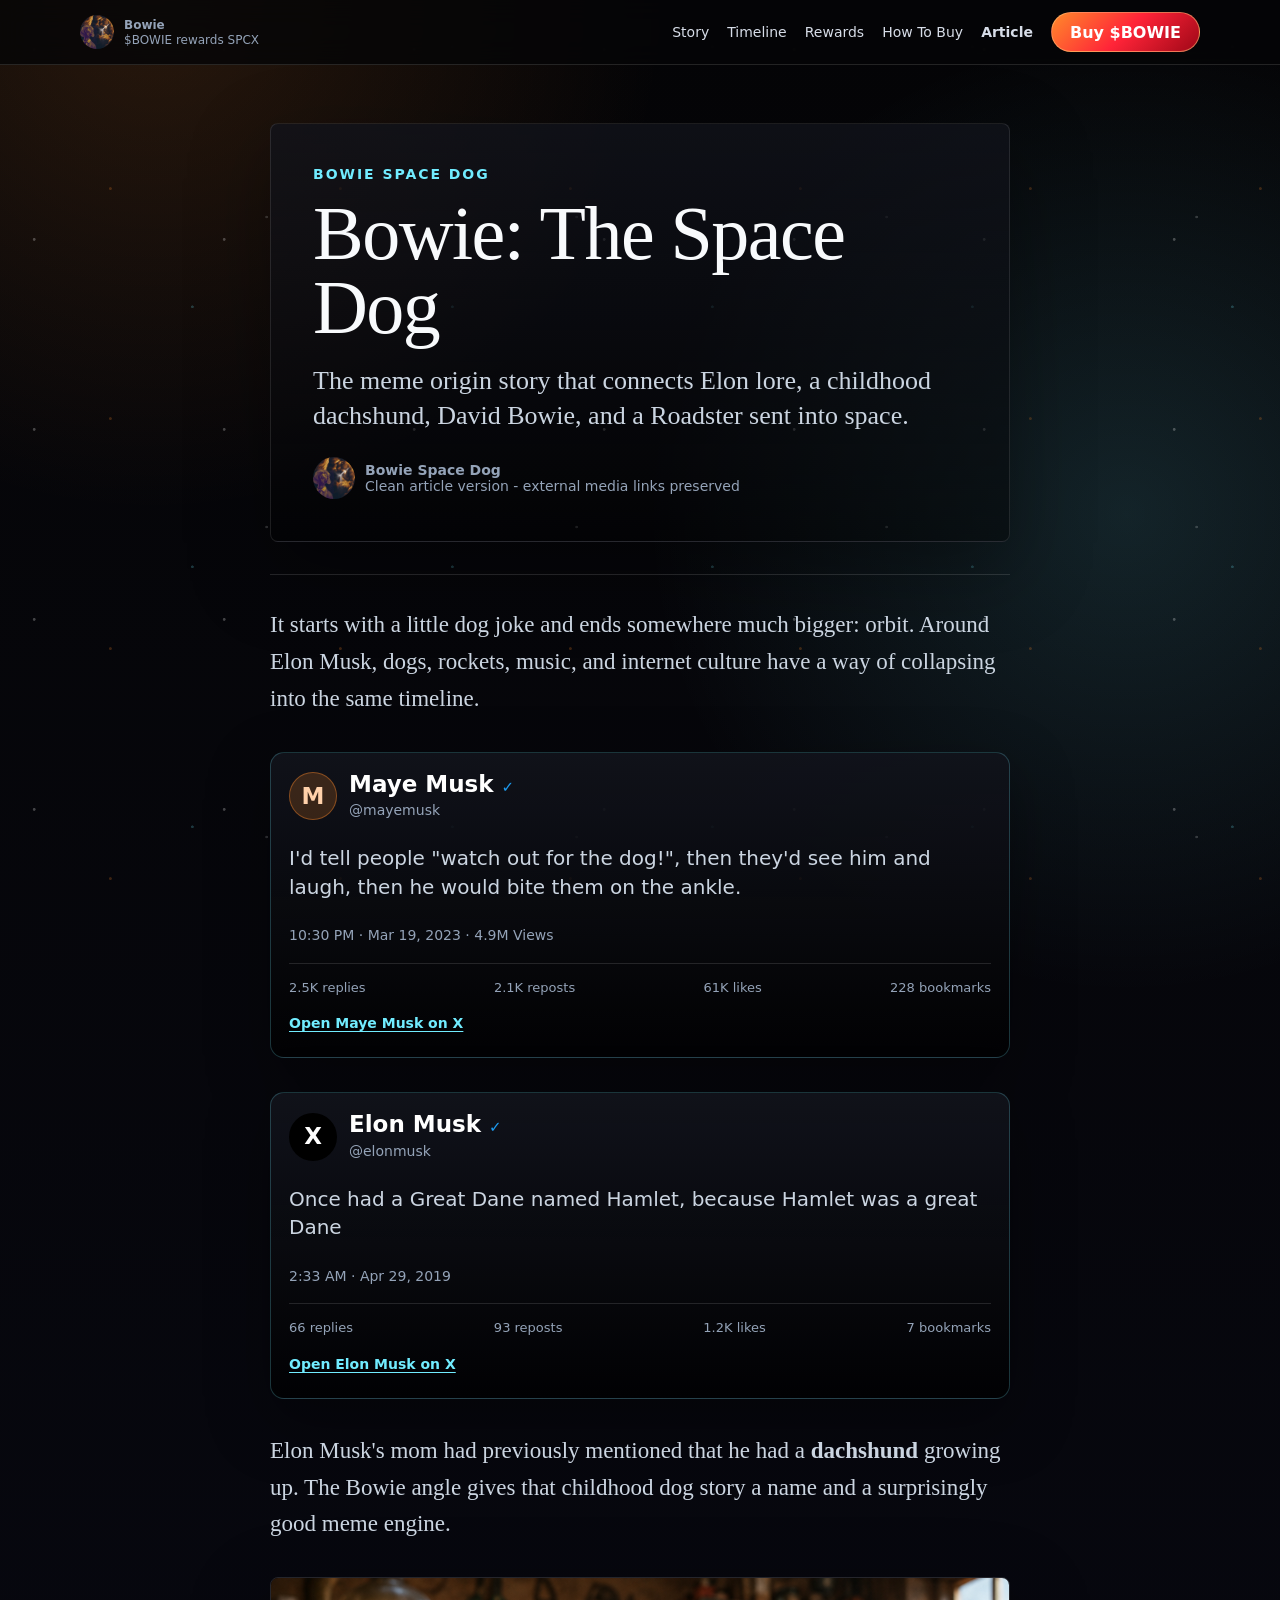
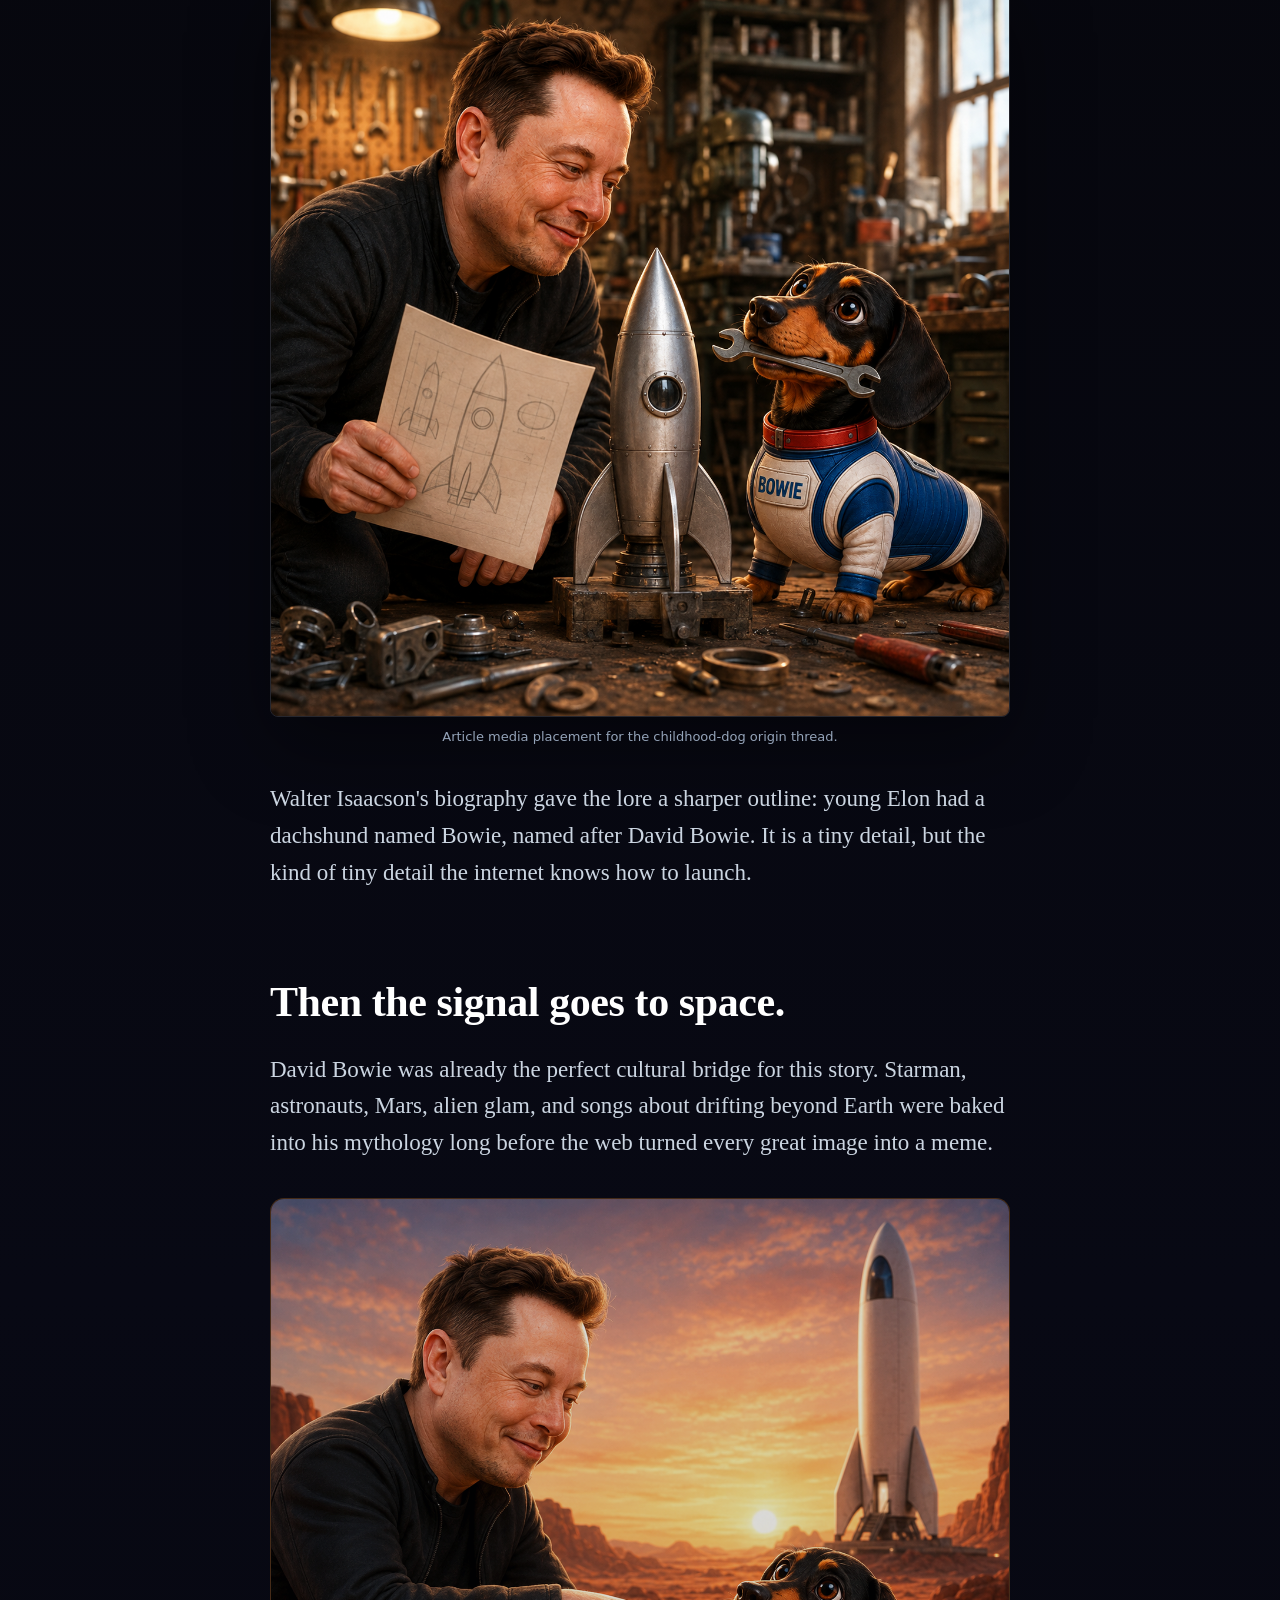
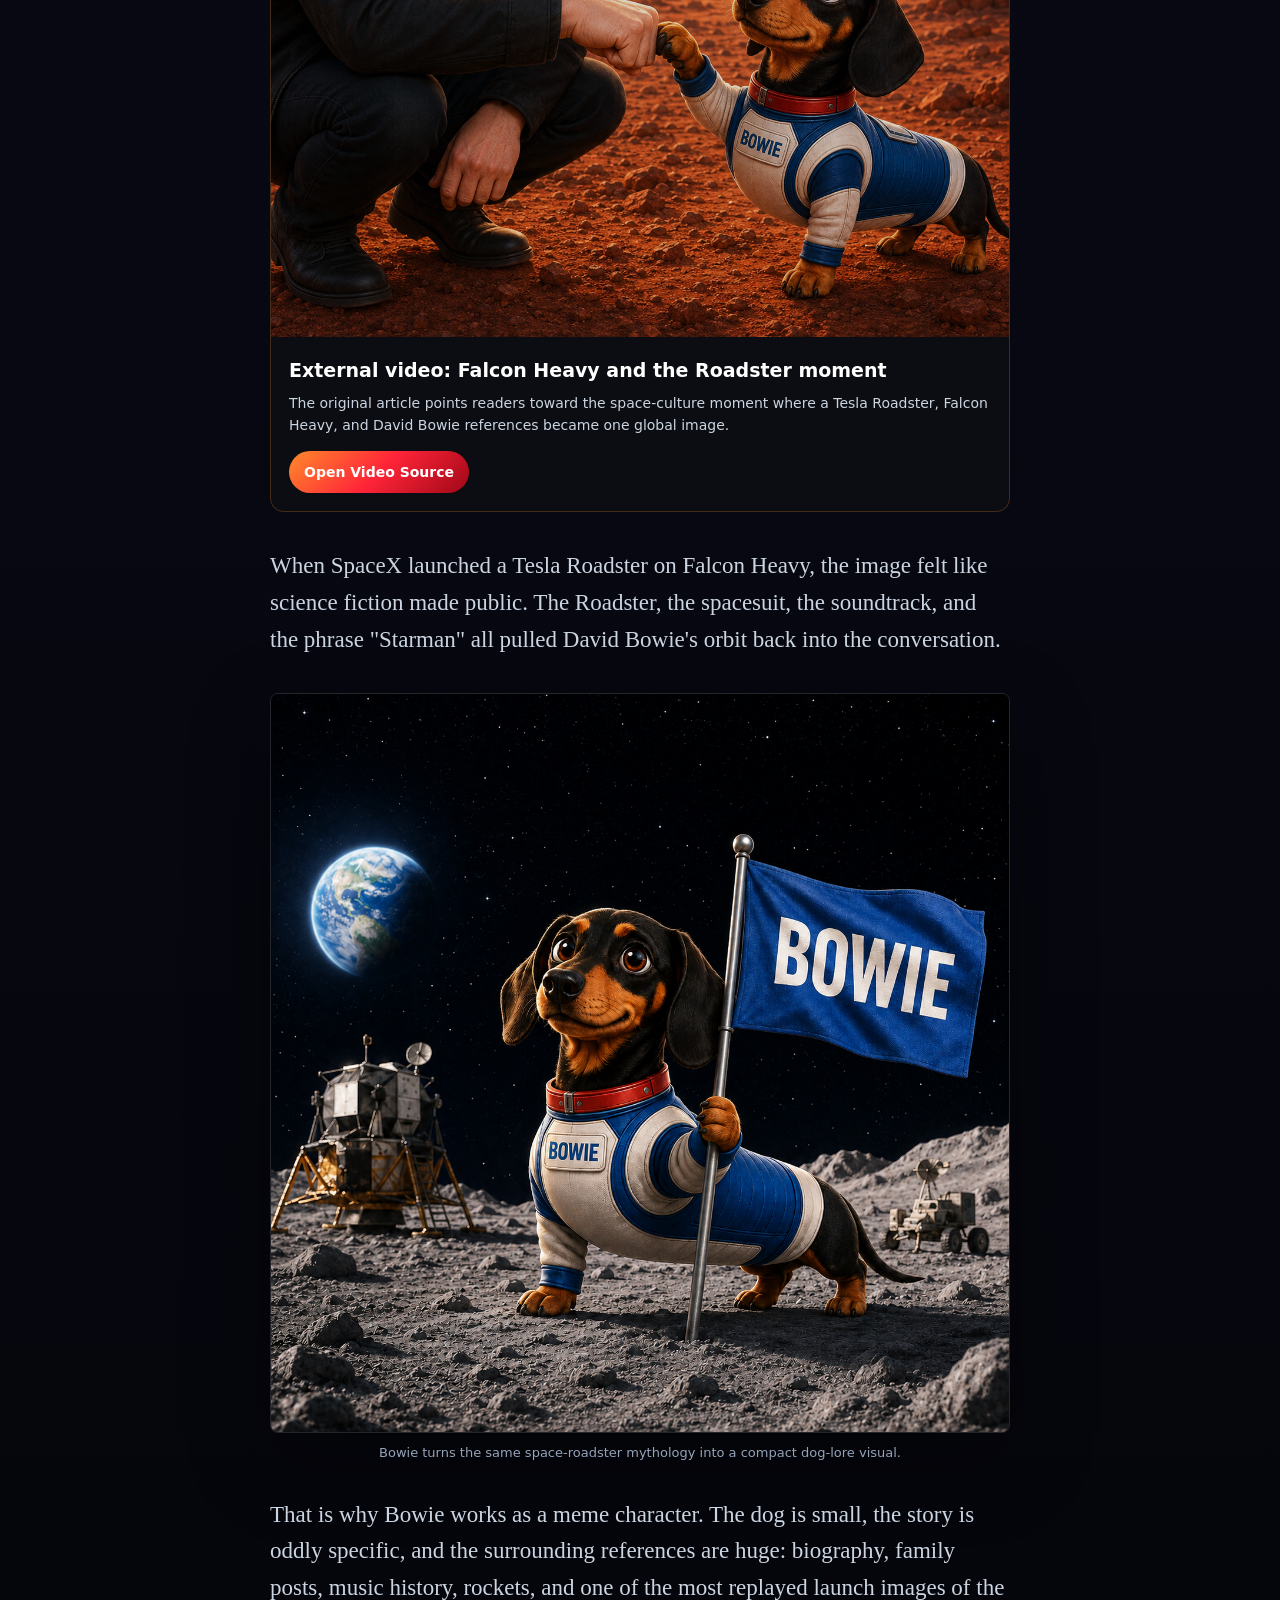
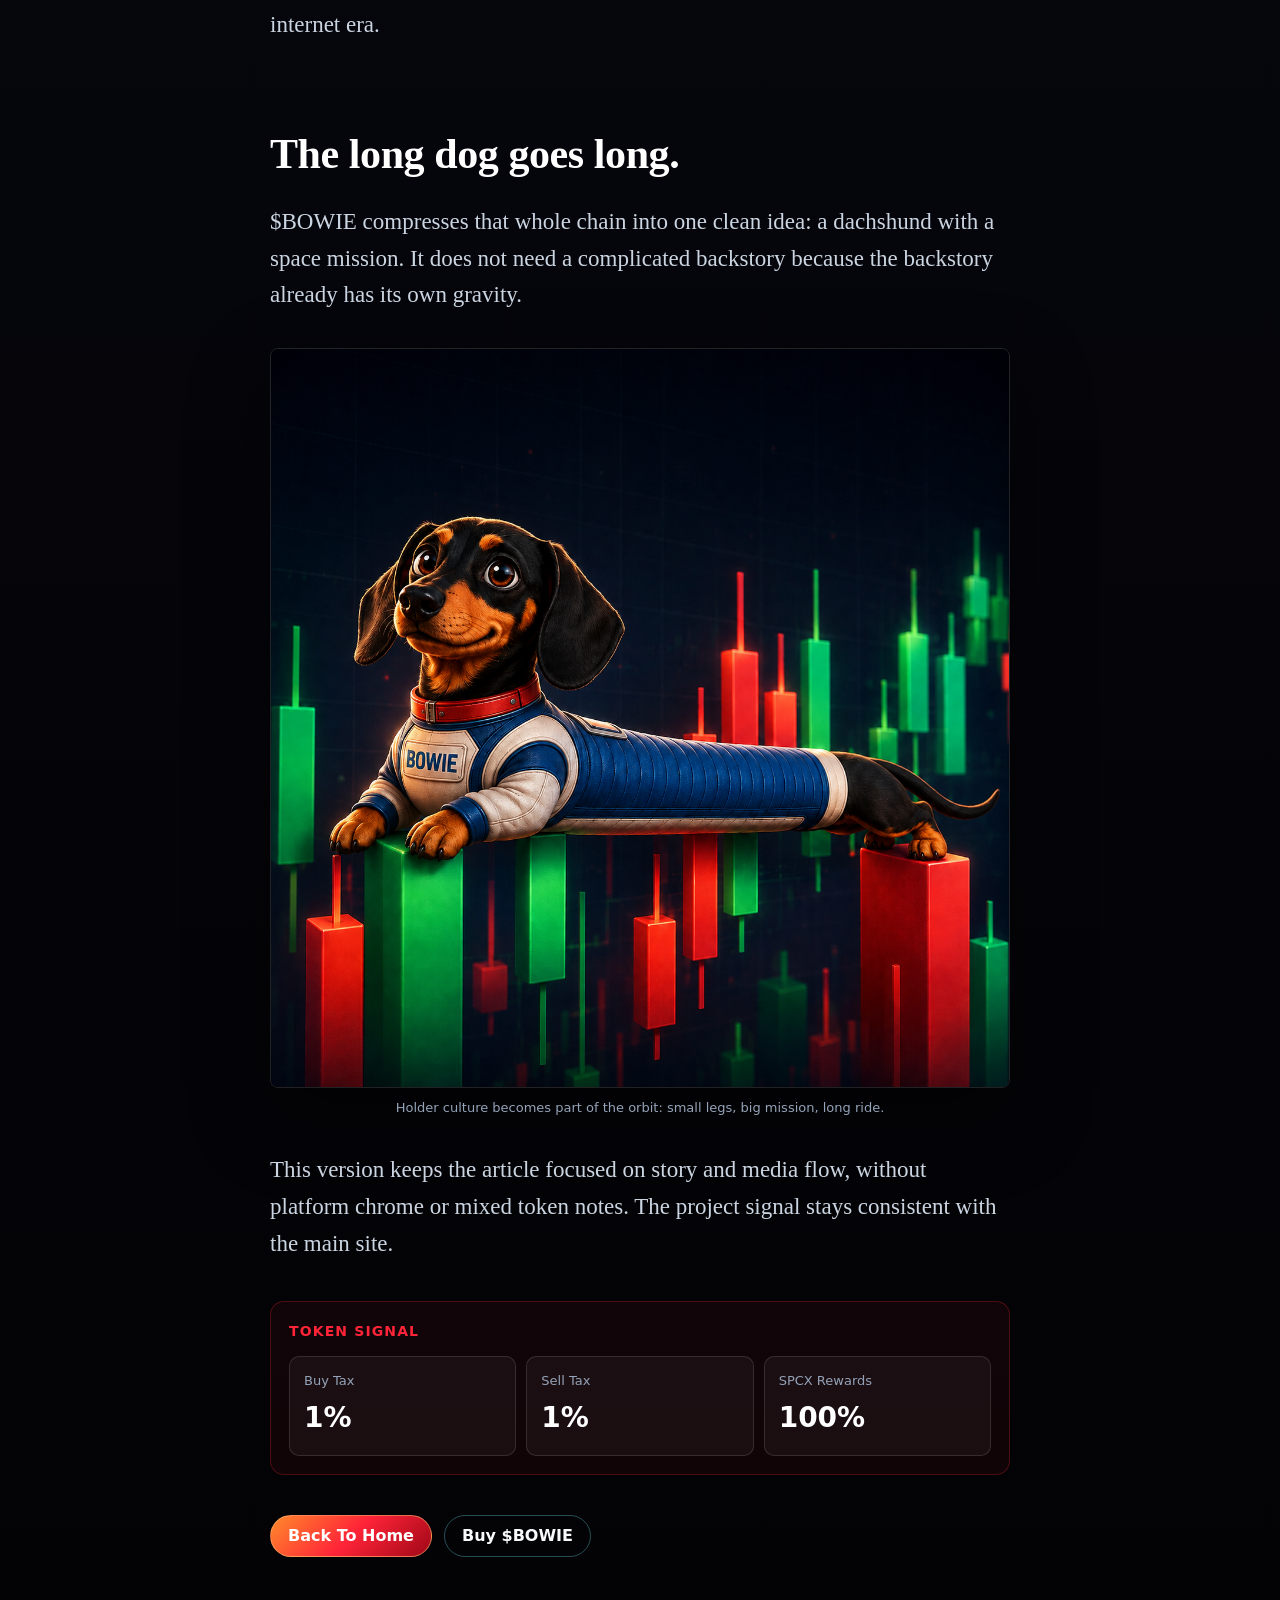
==== bowie-story.html @ f7ce33a0 "Add Bowie static website" ====
<!doctype html>
<html lang="en">
<head>
  <meta charset="utf-8">
  <meta name="viewport" content="width=device-width, initial-scale=1, viewport-fit=cover">
  <meta name="description" content="A clean Medium-style retelling of the Bowie Space Dog story.">
  <link rel="icon" href="data:,">
  <title>Bowie: The Space Dog</title>
  <style>
    :root {
      --ink: #f8fafc;
      --body: #cbd5e1;
      --muted: #94a3b8;
      --line: rgba(255, 255, 255, .12);
      --panel: rgba(17, 19, 27, .86);
      --soft: rgba(255, 255, 255, .045);
      --blue: #1d9bf0;
      --red: #ff2438;
      --orange: #ff8a2b;
      --cyan: #71ecff;
      --space: #050507;
    }

    * {
      box-sizing: border-box;
    }

    body {
      margin: 0;
      background:
        radial-gradient(circle at 12% 0%, rgba(255, 138, 43, .14), transparent 32rem),
        radial-gradient(circle at 88% 8%, rgba(113, 236, 255, .13), transparent 30rem),
        linear-gradient(180deg, #050507 0%, #080914 45%, #030305 100%);
      color: var(--ink);
      font-family: Inter, ui-sans-serif, system-ui, -apple-system, BlinkMacSystemFont, "Segoe UI", sans-serif;
      -webkit-font-smoothing: antialiased;
    }

    body::before {
      content: "";
      position: fixed;
      inset: 0;
      z-index: -1;
      pointer-events: none;
      opacity: .28;
      background-image:
        radial-gradient(circle at 18% 26%, rgba(255,255,255,.9) 0 1px, transparent 1.8px),
        radial-gradient(circle at 74% 18%, rgba(113,236,255,.8) 0 1px, transparent 1.7px),
        radial-gradient(circle at 48% 82%, rgba(255,138,43,.8) 0 1px, transparent 1.8px),
        radial-gradient(circle at 86% 70%, rgba(255,255,255,.65) 0 1px, transparent 1.6px);
      background-size: 190px 190px, 260px 260px, 230px 230px, 310px 310px;
    }

    a {
      color: inherit;
    }

    .topbar {
      position: sticky;
      top: 0;
      z-index: 20;
      border-bottom: 1px solid var(--line);
      background: rgba(5, 5, 7, .82);
      backdrop-filter: blur(14px);
    }

    .topbar-inner {
      width: min(1120px, calc(100% - 32px));
      min-height: 64px;
      margin: 0 auto;
      display: flex;
      align-items: center;
      gap: 18px;
    }

    .brand {
      display: inline-flex;
      align-items: center;
      gap: 10px;
      min-width: 178px;
      text-decoration: none;
    }

    .brand img {
      width: 34px;
      height: 34px;
      border-radius: 50%;
      object-fit: cover;
    }

    .brand b {
      display: block;
      line-height: 1.05;
    }

    .brand span {
      display: block;
      margin-top: 2px;
      color: var(--muted);
      font-size: 12px;
    }

    .nav {
      margin-left: auto;
      display: flex;
      align-items: center;
      gap: 18px;
      color: #d7dde8;
      font-size: 14px;
      white-space: nowrap;
      overflow-x: auto;
    }

    .nav a {
      text-decoration: none;
    }

    .buy {
      display: inline-flex;
      min-height: 40px;
      align-items: center;
      justify-content: center;
      border-radius: 999px;
      border: 1px solid rgba(255, 194, 120, .55);
      background: linear-gradient(135deg, var(--orange), var(--red), #9f0717);
      color: #fff;
      padding: 0 18px;
      font-weight: 800;
      text-decoration: none;
      white-space: nowrap;
    }

    .article-shell {
      width: min(740px, calc(100% - 34px));
      margin: 0 auto;
      padding: 58px 0 72px;
    }

    .article-shell > header {
      border: 1px solid rgba(255, 255, 255, .1);
      border-radius: 8px;
      background: linear-gradient(180deg, rgba(17, 19, 27, .78), rgba(0, 0, 0, .42));
      padding: clamp(24px, 5vw, 42px);
      box-shadow: 0 28px 80px rgba(0, 0, 0, .34);
    }

    .kicker {
      color: var(--cyan);
      font-size: 14px;
      font-weight: 800;
      letter-spacing: .14em;
      text-transform: uppercase;
    }

    h1 {
      margin: 14px 0 18px;
      font-family: Georgia, Cambria, "Times New Roman", serif;
      font-size: clamp(42px, 8vw, 76px);
      font-weight: 500;
      line-height: .98;
      letter-spacing: -.02em;
    }

    .subtitle {
      margin: 0;
      color: var(--body);
      font-family: Georgia, Cambria, "Times New Roman", serif;
      font-size: clamp(20px, 3.7vw, 26px);
      line-height: 1.35;
    }

    .meta {
      margin-top: 24px;
      display: flex;
      flex-wrap: wrap;
      align-items: center;
      gap: 10px;
      color: var(--muted);
      font-size: 14px;
    }

    .meta img {
      width: 42px;
      height: 42px;
      border-radius: 50%;
      object-fit: cover;
    }

    .divider {
      height: 1px;
      margin: 32px 0;
      background: var(--line);
    }

    .article-copy {
      font-family: Georgia, Cambria, "Times New Roman", serif;
      font-size: clamp(20px, 3.4vw, 23px);
      line-height: 1.6;
    }

    .article-copy p {
      margin: 1.15em 0;
      color: var(--body);
    }

    .article-copy strong {
      font-weight: 700;
    }

    .article-copy a {
      color: var(--cyan);
      text-decoration-thickness: 1px;
      text-underline-offset: 3px;
    }

    .article-copy h2 {
      margin: 2.1em 0 .6em;
      font-family: Georgia, Cambria, "Times New Roman", serif;
      font-size: clamp(30px, 5vw, 42px);
      font-weight: 600;
      line-height: 1.08;
      letter-spacing: -.01em;
      color: #fff;
    }

    figure {
      margin: 34px 0;
    }

    figure img {
      display: block;
      width: 100%;
      border: 1px solid rgba(255, 255, 255, .12);
      border-radius: 8px;
      box-shadow: 0 28px 80px rgba(0, 0, 0, .42);
    }

    figcaption {
      margin-top: 10px;
      color: var(--muted);
      font-family: Inter, ui-sans-serif, system-ui, sans-serif;
      font-size: 13px;
      line-height: 1.55;
      text-align: center;
    }

    .tweet-name,
    .tweet-body,
    .token-grid b {
      color: #fff;
    }

    .tweet-card {
      margin: 34px 0;
      border: 1px solid rgba(113, 236, 255, .22);
      border-radius: 14px;
      background: linear-gradient(180deg, rgba(17, 19, 27, .94), rgba(0, 0, 0, .72));
      padding: 18px;
      font-family: Inter, ui-sans-serif, system-ui, sans-serif;
      box-shadow: 0 22px 62px rgba(0, 0, 0, .36);
    }

    .tweet-head {
      display: flex;
      align-items: center;
      gap: 12px;
    }

    .avatar {
      width: 48px;
      height: 48px;
      border-radius: 50%;
      display: grid;
      place-items: center;
      background: #000;
      color: #fff;
      font-weight: 900;
    }

    .avatar.maye {
      background: rgba(255, 138, 43, .18);
      border: 1px solid rgba(255, 138, 43, .4);
      color: #ffd1aa;
    }

    .tweet-name {
      font-weight: 800;
      line-height: 1.15;
    }

    .verified {
      color: var(--blue);
      font-size: 15px;
    }

    .handle {
      margin-top: 2px;
      color: var(--muted);
      font-size: 14px;
    }

    .tweet-body {
      margin: 18px 0 0;
      font-size: 20px;
      line-height: 1.42;
    }

    .tweet-time {
      margin-top: 18px;
      color: var(--muted);
      font-size: 14px;
    }

    .tweet-actions {
      margin-top: 16px;
      padding-top: 14px;
      border-top: 1px solid var(--line);
      display: flex;
      justify-content: space-between;
      color: var(--muted);
      font-size: 13px;
    }

    .open-link {
      margin-top: 14px;
      display: inline-flex;
      color: var(--cyan);
      font-size: 14px;
      font-weight: 700;
      text-decoration: underline;
      text-underline-offset: 3px;
    }

    .video-card {
      margin: 36px 0;
      overflow: hidden;
      border: 1px solid rgba(255, 138, 43, .24);
      border-radius: 14px;
      background: #0b0d12;
      color: #fff;
      font-family: Inter, ui-sans-serif, system-ui, sans-serif;
    }

    .video-card img {
      width: 100%;
      display: block;
      opacity: .86;
    }

    .video-copy {
      padding: 18px;
    }

    .video-copy b {
      display: block;
      font-size: 19px;
    }

    .video-copy p {
      margin: 8px 0 0;
      color: #cbd5e1;
      font-size: 14px;
      line-height: 1.55;
    }

    .video-copy a {
      margin-top: 14px;
      display: inline-flex;
      border-radius: 999px;
      background: linear-gradient(135deg, var(--orange), var(--red), #9f0717);
      color: #fff;
      padding: 10px 15px;
      font-size: 14px;
      font-weight: 800;
      text-decoration: none;
    }

    .token-note {
      margin: 38px 0;
      border: 1px solid rgba(255, 36, 56, .25);
      border-radius: 14px;
      background: rgba(255, 36, 56, .055);
      padding: 18px;
      font-family: Inter, ui-sans-serif, system-ui, sans-serif;
    }

    .token-note h3 {
      margin: 0 0 14px;
      color: var(--red);
      font-size: 14px;
      letter-spacing: .08em;
      text-transform: uppercase;
    }

    .token-grid {
      display: grid;
      grid-template-columns: repeat(3, 1fr);
      gap: 10px;
    }

    .token-grid div {
      border: 1px solid rgba(255, 255, 255, .12);
      border-radius: 10px;
      background: rgba(255, 255, 255, .045);
      padding: 14px;
    }

    .token-grid span {
      display: block;
      color: var(--muted);
      font-size: 13px;
    }

    .token-grid b {
      display: block;
      margin-top: 4px;
      font-size: 28px;
    }

    .bottom-actions {
      margin-top: 40px;
      display: flex;
      flex-wrap: wrap;
      gap: 12px;
      font-family: Inter, ui-sans-serif, system-ui, sans-serif;
    }

    .bottom-actions a {
      display: inline-flex;
      min-height: 42px;
      align-items: center;
      justify-content: center;
      border-radius: 999px;
      border: 1px solid rgba(113, 236, 255, .32);
      padding: 0 17px;
      font-weight: 800;
      text-decoration: none;
    }

    .bottom-actions a:first-child {
      border-color: rgba(255, 194, 120, .55);
      background: linear-gradient(135deg, var(--orange), var(--red), #9f0717);
      color: #fff;
    }

    @media (max-width: 720px) {
      .topbar-inner {
        width: min(100% - 24px, 1120px);
        min-height: 58px;
        gap: 10px;
      }

      .brand {
        min-width: 132px;
      }

      .brand span {
        display: none;
      }

      .nav {
        order: 3;
        width: 100%;
        margin: 0;
        padding: 0 0 10px;
        gap: 14px;
        font-size: 12px;
      }

      .buy {
        margin-left: auto;
        min-height: 36px;
        padding: 0 13px;
        font-size: 13px;
      }

      .article-shell {
        padding-top: 38px;
      }

      .tweet-body {
        font-size: 18px;
      }

      .tweet-actions {
        gap: 10px;
        overflow-x: auto;
      }

      .token-grid {
        grid-template-columns: 1fr;
      }
    }
  </style>
</head>
<body>
  <nav class="topbar">
    <div class="topbar-inner">
      <a href="spcx-space-dog-landing.html#top" class="brand" aria-label="Bowie home">
        <img src="assets/bowie-logo.png" alt="Bowie logo">
        <span><b>Bowie</b><span>$BOWIE rewards SPCX</span></span>
      </a>
      <div class="nav">
        <a href="spcx-space-dog-landing.html#story">Story</a>
        <a href="spcx-space-dog-landing.html#timeline">Timeline</a>
        <a href="spcx-space-dog-landing.html#rewards">Rewards</a>
        <a href="spcx-space-dog-landing.html#how-to-buy">How To Buy</a>
        <a href="bowie-story.html"><strong>Article</strong></a>
      </div>
      <a class="buy" href="spcx-space-dog-landing.html#how-to-buy">Buy $BOWIE</a>
    </div>
  </nav>

  <main class="article-shell">
    <header>
      <div class="kicker">Bowie Space Dog</div>
      <h1>Bowie: The Space Dog</h1>
      <p class="subtitle">The meme origin story that connects Elon lore, a childhood dachshund, David Bowie, and a Roadster sent into space.</p>
      <div class="meta">
        <img src="assets/bowie-logo.png" alt="Bowie avatar">
        <div>
          <strong>Bowie Space Dog</strong><br>
          <span>Clean article version - external media links preserved</span>
        </div>
      </div>
    </header>

    <div class="divider"></div>

    <article class="article-copy">
      <p>
        It starts with a little dog joke and ends somewhere much bigger: orbit. Around Elon Musk, dogs, rockets, music, and internet culture have a way of collapsing into the same timeline.
      </p>

      <div class="tweet-card">
        <div class="tweet-head">
          <div class="avatar maye">M</div>
          <div>
            <div class="tweet-name">Maye Musk <span class="verified">✓</span></div>
            <div class="handle">@mayemusk</div>
          </div>
        </div>
        <p class="tweet-body">I'd tell people "watch out for the dog!", then they'd see him and laugh, then he would bite them on the ankle.</p>
        <div class="tweet-time">10:30 PM · Mar 19, 2023 · 4.9M Views</div>
        <div class="tweet-actions"><span>2.5K replies</span><span>2.1K reposts</span><span>61K likes</span><span>228 bookmarks</span></div>
        <a class="open-link" href="https://x.com/mayemusk" target="_blank" rel="noopener">Open Maye Musk on X</a>
      </div>

      <div class="tweet-card">
        <div class="tweet-head">
          <div class="avatar">X</div>
          <div>
            <div class="tweet-name">Elon Musk <span class="verified">✓</span></div>
            <div class="handle">@elonmusk</div>
          </div>
        </div>
        <p class="tweet-body">Once had a Great Dane named Hamlet, because Hamlet was a great Dane</p>
        <div class="tweet-time">2:33 AM · Apr 29, 2019</div>
        <div class="tweet-actions"><span>66 replies</span><span>93 reposts</span><span>1.2K likes</span><span>7 bookmarks</span></div>
        <a class="open-link" href="https://x.com/elonmusk" target="_blank" rel="noopener">Open Elon Musk on X</a>
      </div>

      <p>
        Elon Musk's mom had previously mentioned that he had a <strong>dachshund</strong> growing up. The Bowie angle gives that childhood dog story a name and a surprisingly good meme engine.
      </p>

      <figure>
        <img src="assets/bowie-elon-workshop.png" alt="Elon and Bowie in a workshop with a rocket prototype">
        <figcaption>Article media placement for the childhood-dog origin thread.</figcaption>
      </figure>

      <p>
        Walter Isaacson's biography gave the lore a sharper outline: young Elon had a dachshund named Bowie, named after David Bowie. It is a tiny detail, but the kind of tiny detail the internet knows how to launch.
      </p>

      <h2>Then the signal goes to space.</h2>

      <p>
        David Bowie was already the perfect cultural bridge for this story. Starman, astronauts, Mars, alien glam, and songs about drifting beyond Earth were baked into his mythology long before the web turned every great image into a meme.
      </p>

      <div class="video-card">
        <img src="assets/bowie-mission-pact.png" alt="Bowie mission scene with a rocket">
        <div class="video-copy">
          <b>External video: Falcon Heavy and the Roadster moment</b>
          <p>The original article points readers toward the space-culture moment where a Tesla Roadster, Falcon Heavy, and David Bowie references became one global image.</p>
          <a href="https://www.youtube.com/results?search_query=Falcon+Heavy+Tesla+Roadster+David+Bowie+Space+Oddity" target="_blank" rel="noopener">Open Video Source</a>
        </div>
      </div>

      <p>
        When SpaceX launched a Tesla Roadster on Falcon Heavy, the image felt like science fiction made public. The Roadster, the spacesuit, the soundtrack, and the phrase "Starman" all pulled David Bowie's orbit back into the conversation.
      </p>

      <figure>
        <img src="assets/bowie-moon-proof-clean.png" alt="Bowie holding a flag on the Moon">
        <figcaption>Bowie turns the same space-roadster mythology into a compact dog-lore visual.</figcaption>
      </figure>

      <p>
        That is why Bowie works as a meme character. The dog is small, the story is oddly specific, and the surrounding references are huge: biography, family posts, music history, rockets, and one of the most replayed launch images of the internet era.
      </p>

      <h2>The long dog goes long.</h2>

      <p>
        $BOWIE compresses that whole chain into one clean idea: a dachshund with a space mission. It does not need a complicated backstory because the backstory already has its own gravity.
      </p>

      <figure>
        <img src="assets/bowie-holder-dashboard-clean.png" alt="Bowie holding through a market dashboard">
        <figcaption>Holder culture becomes part of the orbit: small legs, big mission, long ride.</figcaption>
      </figure>

      <p>
        This version keeps the article focused on story and media flow, without platform chrome or mixed token notes. The project signal stays consistent with the main site.
      </p>

      <section class="token-note">
        <h3>Token Signal</h3>
        <div class="token-grid">
          <div><span>Buy Tax</span><b>1%</b></div>
          <div><span>Sell Tax</span><b>1%</b></div>
          <div><span>SPCX Rewards</span><b>100%</b></div>
        </div>
      </section>

    </article>

    <div class="bottom-actions">
      <a href="spcx-space-dog-landing.html">Back To Home</a>
      <a href="spcx-space-dog-landing.html#how-to-buy">Buy $BOWIE</a>
    </div>
  </main>
</body>
</html>
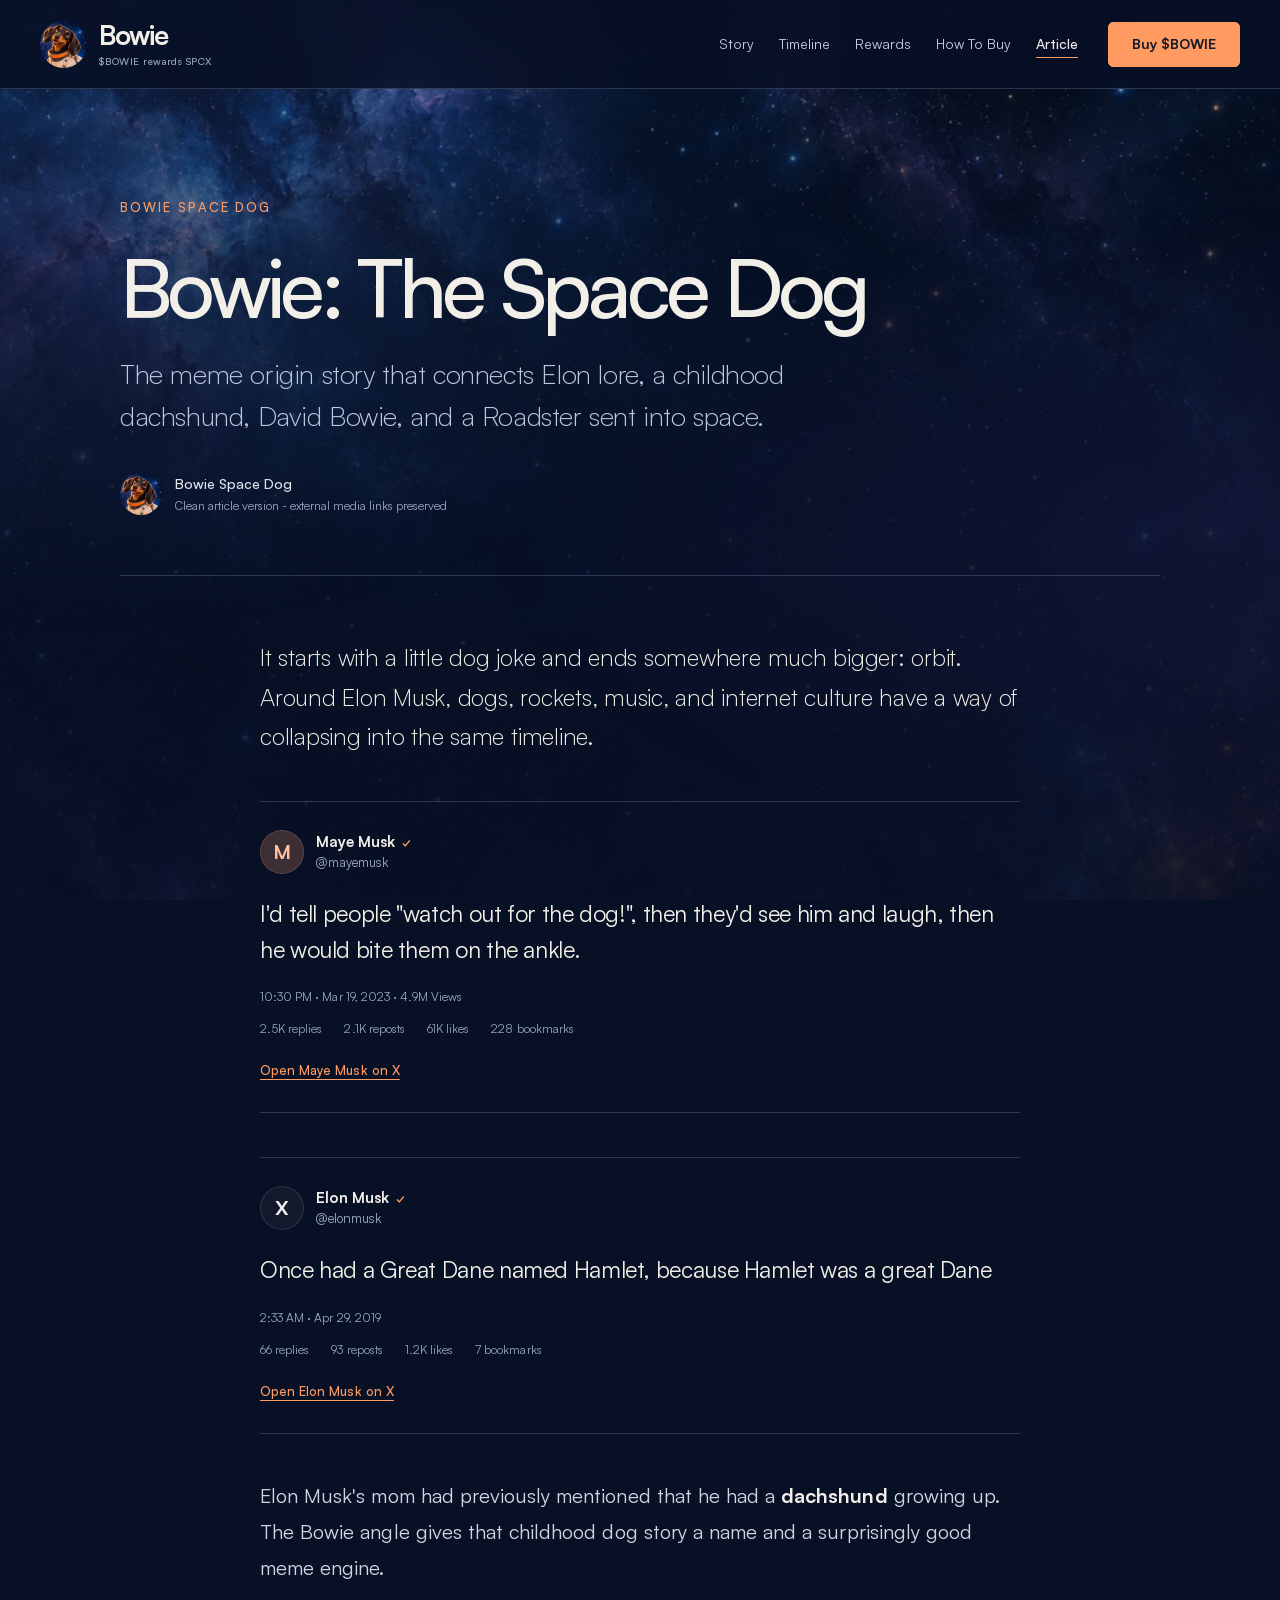
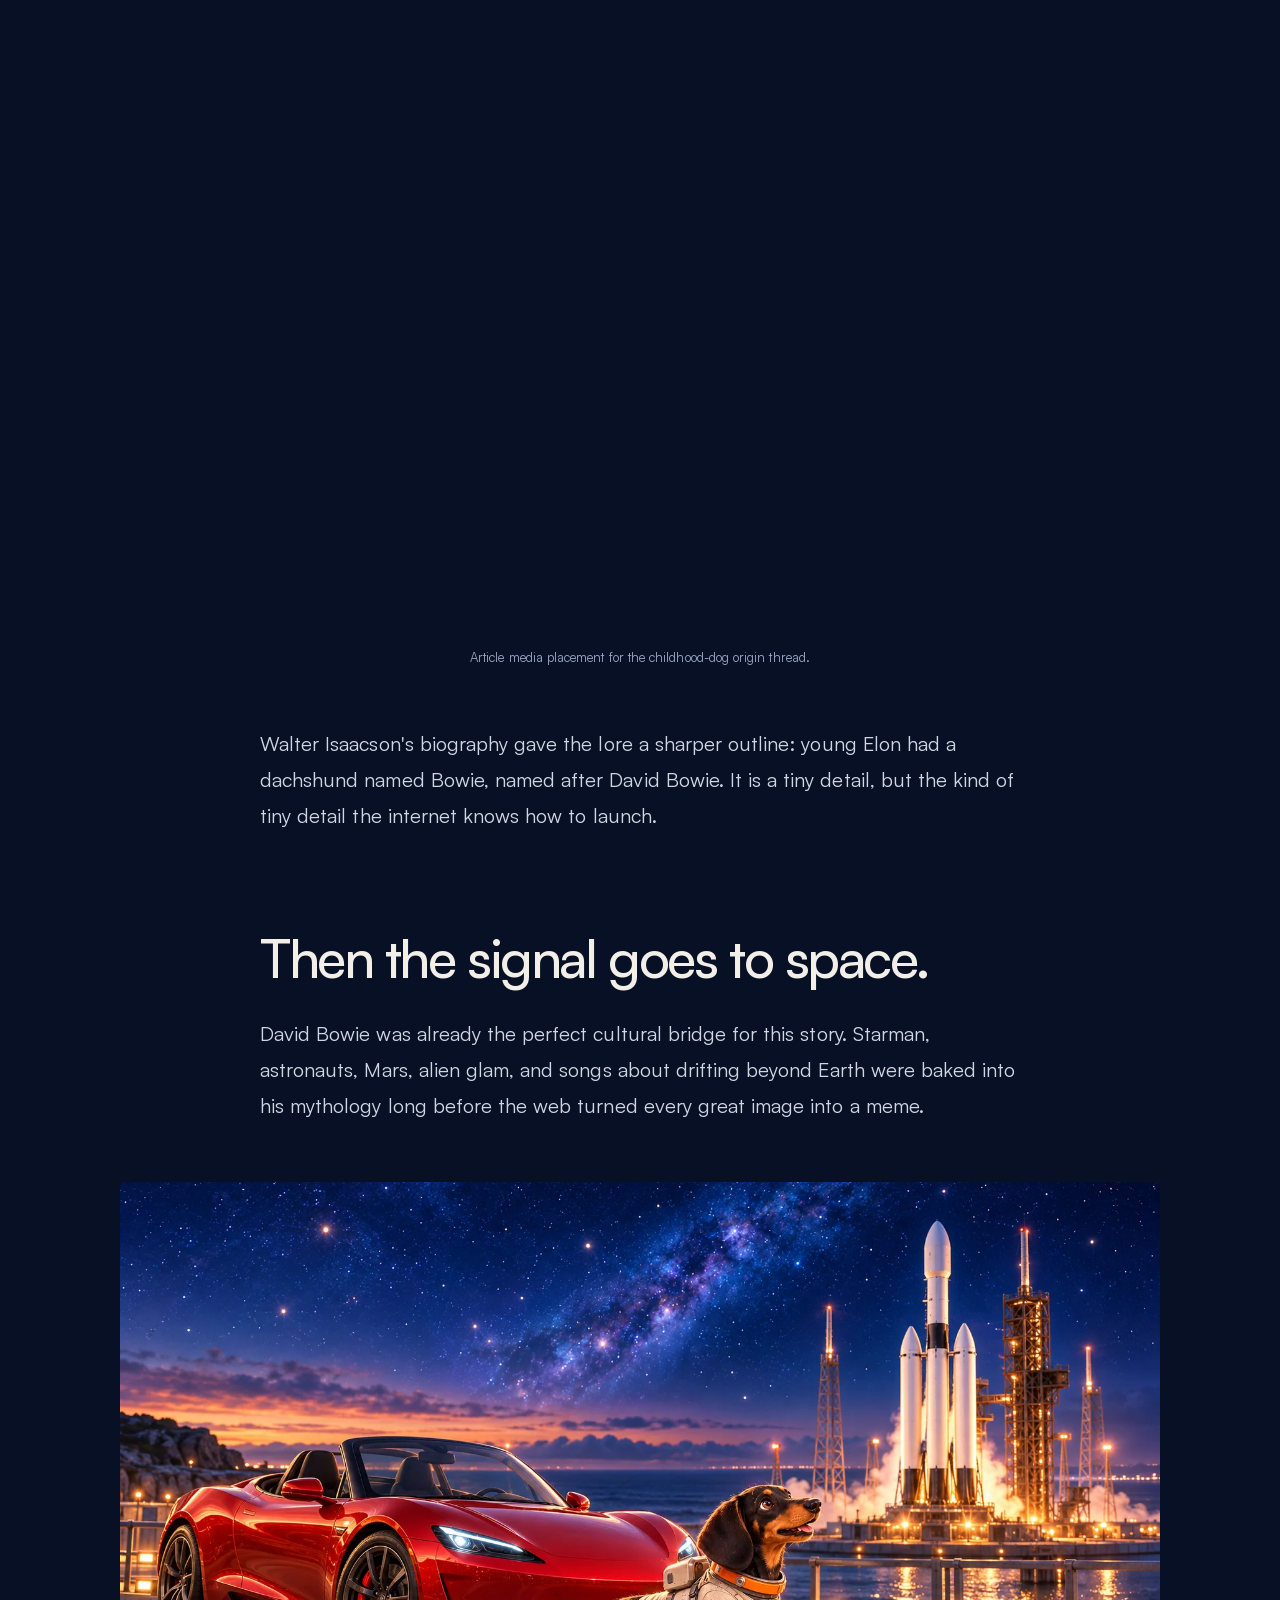
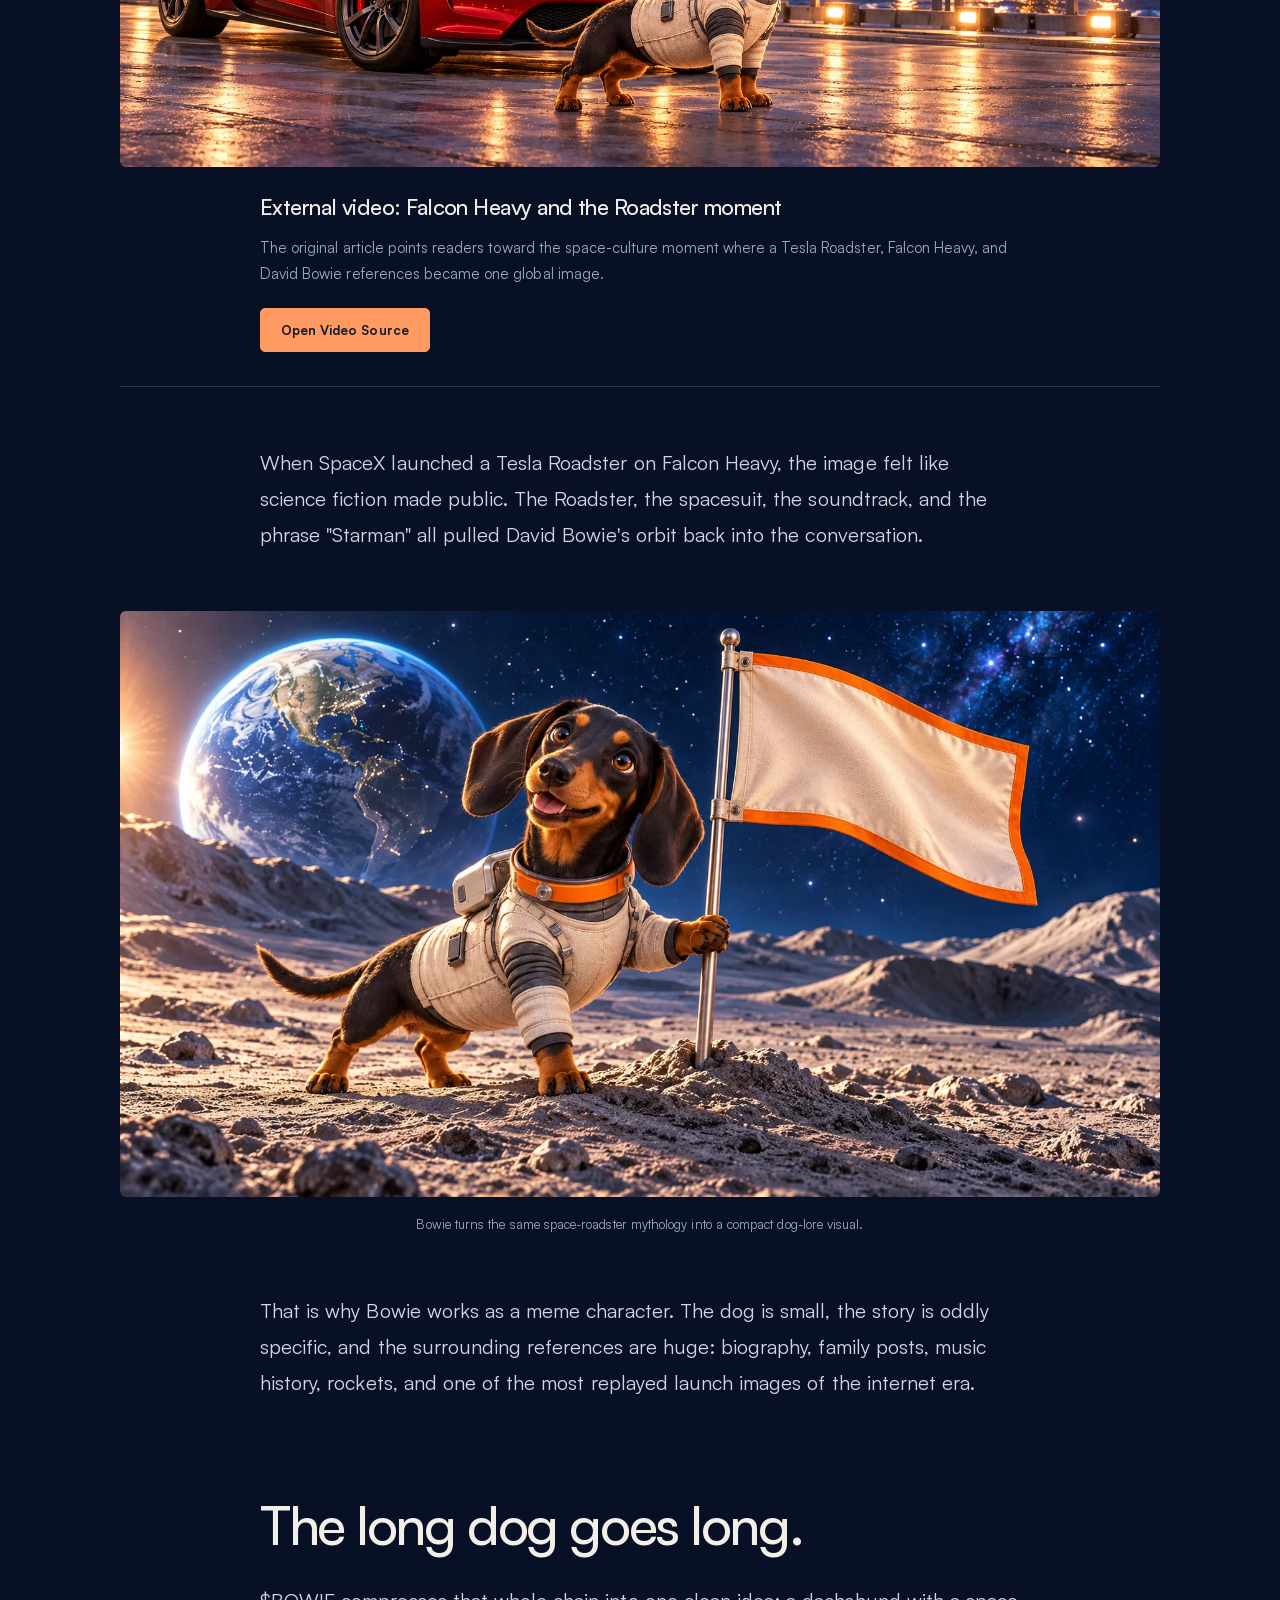
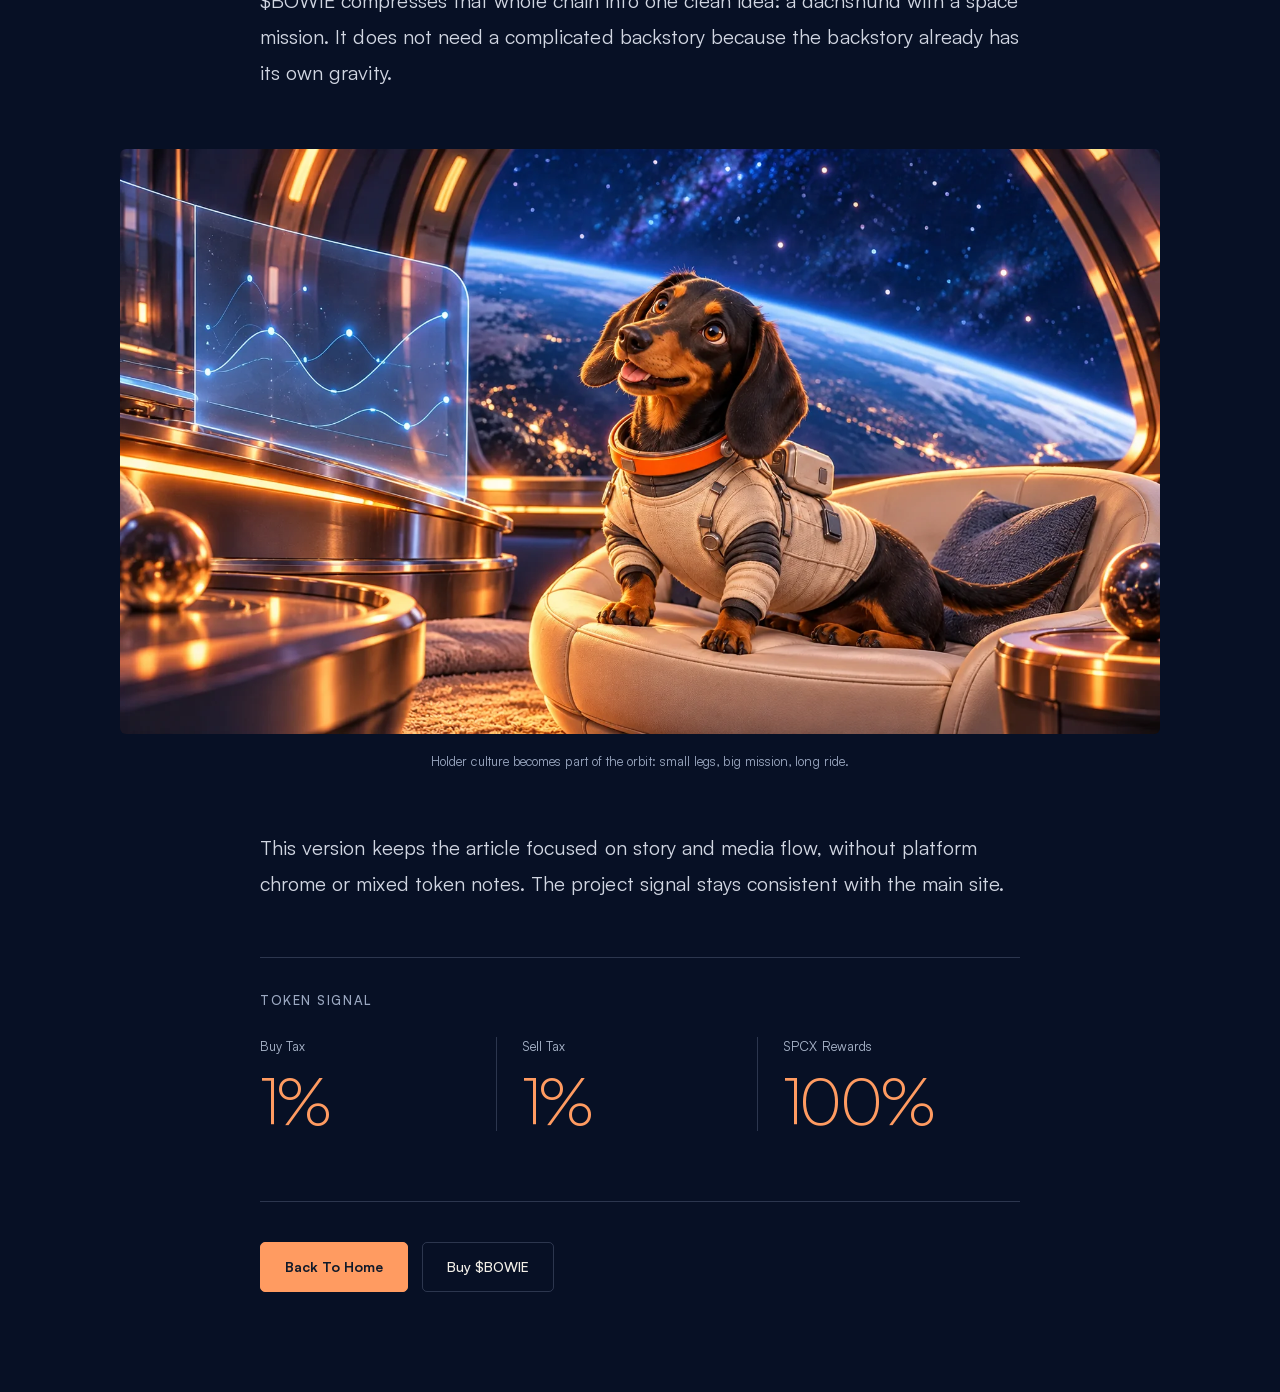
==== commit 399c762b: "Redesign Bowie site and add cinematic Starship launch Unify the homepage and article visual system w" ====
--- a/bowie-story.html
+++ b/bowie-story.html
@@ -1,513 +1,29 @@
-<!doctype html>
+<!DOCTYPE html>
 <html lang="en">
 <head>
   <meta charset="utf-8">
   <meta name="viewport" content="width=device-width, initial-scale=1, viewport-fit=cover">
   <meta name="description" content="A clean Medium-style retelling of the Bowie Space Dog story.">
-  <link rel="icon" href="data:,">
+  <link rel="icon" type="image/webp" href="assets/bowie-v3-favicon.webp">
   <title>Bowie: The Space Dog</title>
-  <style>
-    :root {
-      --ink: #f8fafc;
-      --body: #cbd5e1;
-      --muted: #94a3b8;
-      --line: rgba(255, 255, 255, .12);
-      --panel: rgba(17, 19, 27, .86);
-      --soft: rgba(255, 255, 255, .045);
-      --blue: #1d9bf0;
-      --red: #ff2438;
-      --orange: #ff8a2b;
-      --cyan: #71ecff;
-      --space: #050507;
-    }
-
-    * {
-      box-sizing: border-box;
-    }
-
-    body {
-      margin: 0;
-      background:
-        radial-gradient(circle at 12% 0%, rgba(255, 138, 43, .14), transparent 32rem),
-        radial-gradient(circle at 88% 8%, rgba(113, 236, 255, .13), transparent 30rem),
-        linear-gradient(180deg, #050507 0%, #080914 45%, #030305 100%);
-      color: var(--ink);
-      font-family: Inter, ui-sans-serif, system-ui, -apple-system, BlinkMacSystemFont, "Segoe UI", sans-serif;
-      -webkit-font-smoothing: antialiased;
-    }
-
-    body::before {
-      content: "";
-      position: fixed;
-      inset: 0;
-      z-index: -1;
-      pointer-events: none;
-      opacity: .28;
-      background-image:
-        radial-gradient(circle at 18% 26%, rgba(255,255,255,.9) 0 1px, transparent 1.8px),
-        radial-gradient(circle at 74% 18%, rgba(113,236,255,.8) 0 1px, transparent 1.7px),
-        radial-gradient(circle at 48% 82%, rgba(255,138,43,.8) 0 1px, transparent 1.8px),
-        radial-gradient(circle at 86% 70%, rgba(255,255,255,.65) 0 1px, transparent 1.6px);
-      background-size: 190px 190px, 260px 260px, 230px 230px, 310px 310px;
-    }
-
-    a {
-      color: inherit;
-    }
-
-    .topbar {
-      position: sticky;
-      top: 0;
-      z-index: 20;
-      border-bottom: 1px solid var(--line);
-      background: rgba(5, 5, 7, .82);
-      backdrop-filter: blur(14px);
-    }
-
-    .topbar-inner {
-      width: min(1120px, calc(100% - 32px));
-      min-height: 64px;
-      margin: 0 auto;
-      display: flex;
-      align-items: center;
-      gap: 18px;
-    }
-
-    .brand {
-      display: inline-flex;
-      align-items: center;
-      gap: 10px;
-      min-width: 178px;
-      text-decoration: none;
-    }
-
-    .brand img {
-      width: 34px;
-      height: 34px;
-      border-radius: 50%;
-      object-fit: cover;
-    }
-
-    .brand b {
-      display: block;
-      line-height: 1.05;
-    }
-
-    .brand span {
-      display: block;
-      margin-top: 2px;
-      color: var(--muted);
-      font-size: 12px;
-    }
-
-    .nav {
-      margin-left: auto;
-      display: flex;
-      align-items: center;
-      gap: 18px;
-      color: #d7dde8;
-      font-size: 14px;
-      white-space: nowrap;
-      overflow-x: auto;
-    }
-
-    .nav a {
-      text-decoration: none;
-    }
-
-    .buy {
-      display: inline-flex;
-      min-height: 40px;
-      align-items: center;
-      justify-content: center;
-      border-radius: 999px;
-      border: 1px solid rgba(255, 194, 120, .55);
-      background: linear-gradient(135deg, var(--orange), var(--red), #9f0717);
-      color: #fff;
-      padding: 0 18px;
-      font-weight: 800;
-      text-decoration: none;
-      white-space: nowrap;
-    }
-
-    .article-shell {
-      width: min(740px, calc(100% - 34px));
-      margin: 0 auto;
-      padding: 58px 0 72px;
-    }
-
-    .article-shell > header {
-      border: 1px solid rgba(255, 255, 255, .1);
-      border-radius: 8px;
-      background: linear-gradient(180deg, rgba(17, 19, 27, .78), rgba(0, 0, 0, .42));
-      padding: clamp(24px, 5vw, 42px);
-      box-shadow: 0 28px 80px rgba(0, 0, 0, .34);
-    }
-
-    .kicker {
-      color: var(--cyan);
-      font-size: 14px;
-      font-weight: 800;
-      letter-spacing: .14em;
-      text-transform: uppercase;
-    }
-
-    h1 {
-      margin: 14px 0 18px;
-      font-family: Georgia, Cambria, "Times New Roman", serif;
-      font-size: clamp(42px, 8vw, 76px);
-      font-weight: 500;
-      line-height: .98;
-      letter-spacing: -.02em;
-    }
-
-    .subtitle {
-      margin: 0;
-      color: var(--body);
-      font-family: Georgia, Cambria, "Times New Roman", serif;
-      font-size: clamp(20px, 3.7vw, 26px);
-      line-height: 1.35;
-    }
-
-    .meta {
-      margin-top: 24px;
-      display: flex;
-      flex-wrap: wrap;
-      align-items: center;
-      gap: 10px;
-      color: var(--muted);
-      font-size: 14px;
-    }
-
-    .meta img {
-      width: 42px;
-      height: 42px;
-      border-radius: 50%;
-      object-fit: cover;
-    }
-
-    .divider {
-      height: 1px;
-      margin: 32px 0;
-      background: var(--line);
-    }
-
-    .article-copy {
-      font-family: Georgia, Cambria, "Times New Roman", serif;
-      font-size: clamp(20px, 3.4vw, 23px);
-      line-height: 1.6;
-    }
-
-    .article-copy p {
-      margin: 1.15em 0;
-      color: var(--body);
-    }
-
-    .article-copy strong {
-      font-weight: 700;
-    }
-
-    .article-copy a {
-      color: var(--cyan);
-      text-decoration-thickness: 1px;
-      text-underline-offset: 3px;
-    }
-
-    .article-copy h2 {
-      margin: 2.1em 0 .6em;
-      font-family: Georgia, Cambria, "Times New Roman", serif;
-      font-size: clamp(30px, 5vw, 42px);
-      font-weight: 600;
-      line-height: 1.08;
-      letter-spacing: -.01em;
-      color: #fff;
-    }
-
-    figure {
-      margin: 34px 0;
-    }
-
-    figure img {
-      display: block;
-      width: 100%;
-      border: 1px solid rgba(255, 255, 255, .12);
-      border-radius: 8px;
-      box-shadow: 0 28px 80px rgba(0, 0, 0, .42);
-    }
-
-    figcaption {
-      margin-top: 10px;
-      color: var(--muted);
-      font-family: Inter, ui-sans-serif, system-ui, sans-serif;
-      font-size: 13px;
-      line-height: 1.55;
-      text-align: center;
-    }
-
-    .tweet-name,
-    .tweet-body,
-    .token-grid b {
-      color: #fff;
-    }
-
-    .tweet-card {
-      margin: 34px 0;
-      border: 1px solid rgba(113, 236, 255, .22);
-      border-radius: 14px;
-      background: linear-gradient(180deg, rgba(17, 19, 27, .94), rgba(0, 0, 0, .72));
-      padding: 18px;
-      font-family: Inter, ui-sans-serif, system-ui, sans-serif;
-      box-shadow: 0 22px 62px rgba(0, 0, 0, .36);
-    }
-
-    .tweet-head {
-      display: flex;
-      align-items: center;
-      gap: 12px;
-    }
-
-    .avatar {
-      width: 48px;
-      height: 48px;
-      border-radius: 50%;
-      display: grid;
-      place-items: center;
-      background: #000;
-      color: #fff;
-      font-weight: 900;
-    }
-
-    .avatar.maye {
-      background: rgba(255, 138, 43, .18);
-      border: 1px solid rgba(255, 138, 43, .4);
-      color: #ffd1aa;
-    }
-
-    .tweet-name {
-      font-weight: 800;
-      line-height: 1.15;
-    }
-
-    .verified {
-      color: var(--blue);
-      font-size: 15px;
-    }
-
-    .handle {
-      margin-top: 2px;
-      color: var(--muted);
-      font-size: 14px;
-    }
-
-    .tweet-body {
-      margin: 18px 0 0;
-      font-size: 20px;
-      line-height: 1.42;
-    }
-
-    .tweet-time {
-      margin-top: 18px;
-      color: var(--muted);
-      font-size: 14px;
-    }
-
-    .tweet-actions {
-      margin-top: 16px;
-      padding-top: 14px;
-      border-top: 1px solid var(--line);
-      display: flex;
-      justify-content: space-between;
-      color: var(--muted);
-      font-size: 13px;
-    }
-
-    .open-link {
-      margin-top: 14px;
-      display: inline-flex;
-      color: var(--cyan);
-      font-size: 14px;
-      font-weight: 700;
-      text-decoration: underline;
-      text-underline-offset: 3px;
-    }
-
-    .video-card {
-      margin: 36px 0;
-      overflow: hidden;
-      border: 1px solid rgba(255, 138, 43, .24);
-      border-radius: 14px;
-      background: #0b0d12;
-      color: #fff;
-      font-family: Inter, ui-sans-serif, system-ui, sans-serif;
-    }
-
-    .video-card img {
-      width: 100%;
-      display: block;
-      opacity: .86;
-    }
-
-    .video-copy {
-      padding: 18px;
-    }
-
-    .video-copy b {
-      display: block;
-      font-size: 19px;
-    }
-
-    .video-copy p {
-      margin: 8px 0 0;
-      color: #cbd5e1;
-      font-size: 14px;
-      line-height: 1.55;
-    }
-
-    .video-copy a {
-      margin-top: 14px;
-      display: inline-flex;
-      border-radius: 999px;
-      background: linear-gradient(135deg, var(--orange), var(--red), #9f0717);
-      color: #fff;
-      padding: 10px 15px;
-      font-size: 14px;
-      font-weight: 800;
-      text-decoration: none;
-    }
-
-    .token-note {
-      margin: 38px 0;
-      border: 1px solid rgba(255, 36, 56, .25);
-      border-radius: 14px;
-      background: rgba(255, 36, 56, .055);
-      padding: 18px;
-      font-family: Inter, ui-sans-serif, system-ui, sans-serif;
-    }
-
-    .token-note h3 {
-      margin: 0 0 14px;
-      color: var(--red);
-      font-size: 14px;
-      letter-spacing: .08em;
-      text-transform: uppercase;
-    }
-
-    .token-grid {
-      display: grid;
-      grid-template-columns: repeat(3, 1fr);
-      gap: 10px;
-    }
-
-    .token-grid div {
-      border: 1px solid rgba(255, 255, 255, .12);
-      border-radius: 10px;
-      background: rgba(255, 255, 255, .045);
-      padding: 14px;
-    }
-
-    .token-grid span {
-      display: block;
-      color: var(--muted);
-      font-size: 13px;
-    }
-
-    .token-grid b {
-      display: block;
-      margin-top: 4px;
-      font-size: 28px;
-    }
-
-    .bottom-actions {
-      margin-top: 40px;
-      display: flex;
-      flex-wrap: wrap;
-      gap: 12px;
-      font-family: Inter, ui-sans-serif, system-ui, sans-serif;
-    }
-
-    .bottom-actions a {
-      display: inline-flex;
-      min-height: 42px;
-      align-items: center;
-      justify-content: center;
-      border-radius: 999px;
-      border: 1px solid rgba(113, 236, 255, .32);
-      padding: 0 17px;
-      font-weight: 800;
-      text-decoration: none;
-    }
-
-    .bottom-actions a:first-child {
-      border-color: rgba(255, 194, 120, .55);
-      background: linear-gradient(135deg, var(--orange), var(--red), #9f0717);
-      color: #fff;
-    }
-
-    @media (max-width: 720px) {
-      .topbar-inner {
-        width: min(100% - 24px, 1120px);
-        min-height: 58px;
-        gap: 10px;
-      }
-
-      .brand {
-        min-width: 132px;
-      }
-
-      .brand span {
-        display: none;
-      }
-
-      .nav {
-        order: 3;
-        width: 100%;
-        margin: 0;
-        padding: 0 0 10px;
-        gap: 14px;
-        font-size: 12px;
-      }
-
-      .buy {
-        margin-left: auto;
-        min-height: 36px;
-        padding: 0 13px;
-        font-size: 13px;
-      }
-
-      .article-shell {
-        padding-top: 38px;
-      }
-
-      .tweet-body {
-        font-size: 18px;
-      }
-
-      .tweet-actions {
-        gap: 10px;
-        overflow-x: auto;
-      }
-
-      .token-grid {
-        grid-template-columns: 1fr;
-      }
-    }
-  </style>
+  <link rel="stylesheet" href="assets/bowie-article.css">
 </head>
 <body>
-  <nav class="topbar">
+  <nav class="topbar" aria-label="Main navigation">
     <div class="topbar-inner">
       <a href="spcx-space-dog-landing.html#top" class="brand" aria-label="Bowie home">
-        <img src="assets/bowie-logo.png" alt="Bowie logo">
+        <img src="assets/bowie-v3-avatar.webp" width="512" height="512" alt="Bowie logo">
         <span><b>Bowie</b><span>$BOWIE rewards SPCX</span></span>
       </a>
-      <div class="nav">
+      <div class="nav" id="article-navigation">
         <a href="spcx-space-dog-landing.html#story">Story</a>
         <a href="spcx-space-dog-landing.html#timeline">Timeline</a>
         <a href="spcx-space-dog-landing.html#rewards">Rewards</a>
         <a href="spcx-space-dog-landing.html#how-to-buy">How To Buy</a>
-        <a href="bowie-story.html"><strong>Article</strong></a>
+        <a href="bowie-story.html" aria-current="page"><strong>Article</strong></a>
       </div>
       <a class="buy" href="spcx-space-dog-landing.html#how-to-buy">Buy $BOWIE</a>
+      <button class="menu-toggle" type="button" aria-label="Open navigation" aria-expanded="false" aria-controls="article-navigation"><span></span><span></span></button>
     </div>
   </nav>
 
@@ -517,7 +33,7 @@
       <h1>Bowie: The Space Dog</h1>
       <p class="subtitle">The meme origin story that connects Elon lore, a childhood dachshund, David Bowie, and a Roadster sent into space.</p>
       <div class="meta">
-        <img src="assets/bowie-logo.png" alt="Bowie avatar">
+        <img src="assets/bowie-v3-avatar.webp" width="512" height="512" alt="Bowie avatar">
         <div>
           <strong>Bowie Space Dog</strong><br>
           <span>Clean article version - external media links preserved</span>
@@ -565,7 +81,7 @@
       </p>
 
       <figure>
-        <img src="assets/bowie-elon-workshop.png" alt="Elon and Bowie in a workshop with a rocket prototype">
+        <img src="assets/bowie-v3-article-origin.webp" srcset="assets/bowie-v3-article-origin-960.webp 960w, assets/bowie-v3-article-origin.webp 1672w" sizes="(max-width: 800px) calc(100vw - 40px), (max-width: 1120px) calc(100vw - 80px), 1040px" width="1672" height="941" loading="lazy" decoding="async" alt="Elon and Bowie in a workshop with a rocket prototype">
         <figcaption>Article media placement for the childhood-dog origin thread.</figcaption>
       </figure>
 
@@ -580,7 +96,7 @@
       </p>
 
       <div class="video-card">
-        <img src="assets/bowie-mission-pact.png" alt="Bowie mission scene with a rocket">
+        <img src="assets/bowie-v3-article-video.webp" srcset="assets/bowie-v3-article-video-960.webp 960w, assets/bowie-v3-article-video.webp 1672w" sizes="(max-width: 800px) calc(100vw - 40px), (max-width: 1120px) calc(100vw - 80px), 1040px" width="1672" height="941" loading="lazy" decoding="async" alt="Bowie mission scene with a rocket">
         <div class="video-copy">
           <b>External video: Falcon Heavy and the Roadster moment</b>
           <p>The original article points readers toward the space-culture moment where a Tesla Roadster, Falcon Heavy, and David Bowie references became one global image.</p>
@@ -593,7 +109,7 @@
       </p>
 
       <figure>
-        <img src="assets/bowie-moon-proof-clean.png" alt="Bowie holding a flag on the Moon">
+        <img src="assets/bowie-v3-article-moon.webp" srcset="assets/bowie-v3-article-moon-960.webp 960w, assets/bowie-v3-article-moon.webp 1672w" sizes="(max-width: 800px) calc(100vw - 40px), (max-width: 1120px) calc(100vw - 80px), 1040px" width="1672" height="941" loading="lazy" decoding="async" alt="Bowie holding a flag on the Moon">
         <figcaption>Bowie turns the same space-roadster mythology into a compact dog-lore visual.</figcaption>
       </figure>
 
@@ -608,7 +124,7 @@
       </p>
 
       <figure>
-        <img src="assets/bowie-holder-dashboard-clean.png" alt="Bowie holding through a market dashboard">
+        <img src="assets/bowie-v3-article-holder.webp" srcset="assets/bowie-v3-article-holder-960.webp 960w, assets/bowie-v3-article-holder.webp 1672w" sizes="(max-width: 800px) calc(100vw - 40px), (max-width: 1120px) calc(100vw - 80px), 1040px" width="1672" height="941" loading="lazy" decoding="async" alt="Bowie holding through a market dashboard">
         <figcaption>Holder culture becomes part of the orbit: small legs, big mission, long ride.</figcaption>
       </figure>
 
@@ -632,5 +148,6 @@
       <a href="spcx-space-dog-landing.html#how-to-buy">Buy $BOWIE</a>
     </div>
   </main>
+  <script src="assets/bowie-article.js"></script>
 </body>
 </html>
--- a/assets/bowie-article.css
+++ b/assets/bowie-article.css
@@ -0,0 +1,34 @@
+@font-face{font-family:Satoshi;src:url('fonts/satoshi-light.woff2') format('woff2');font-weight:300;font-display:swap}
+@font-face{font-family:Satoshi;src:url('fonts/satoshi-regular.woff2') format('woff2');font-weight:400;font-display:swap}
+@font-face{font-family:Satoshi;src:url('fonts/satoshi-medium.woff2') format('woff2');font-weight:500;font-display:swap}
+@font-face{font-family:Satoshi;src:url('fonts/satoshi-bold.woff2') format('woff2');font-weight:700 900;font-display:swap}
+
+:root{color-scheme:dark;--space:#071025;--ink:#f2efe8;--body:#d1d6e2;--muted:#9ba8c1;--orange:#ff9b61;--line:rgba(205,219,255,.19);--reading:760px}
+*{box-sizing:border-box}
+html{scroll-behavior:smooth;scroll-padding-top:110px}
+body{margin:0;min-width:0;overflow-x:clip;color:var(--ink);background:var(--space);font-family:Satoshi,Arial,sans-serif;-webkit-font-smoothing:antialiased}
+body::before{content:"";position:fixed;inset:0;z-index:-1;pointer-events:none;background:linear-gradient(180deg,rgba(7,16,37,.32),rgba(7,16,37,.84) 40%,rgba(8,15,36,.92)),url('bowie-v3-nebula.webp') center top/cover no-repeat}
+body::after{content:"";position:fixed;inset:0;z-index:-1;pointer-events:none;background:radial-gradient(ellipse at 5% 20%,rgba(86,101,187,.14),transparent 45%),radial-gradient(ellipse at 100% 60%,rgba(70,48,131,.15),transparent 44%)}
+a{color:inherit}button{font:inherit}button,a{-webkit-tap-highlight-color:transparent}button{cursor:pointer}a:focus-visible,button:focus-visible{outline:2px solid var(--orange);outline-offset:6px}::selection{background:var(--orange);color:#13203b}
+.topbar{position:sticky;top:0;z-index:30;border-bottom:1px solid var(--line);background:rgba(7,16,37,.86);backdrop-filter:blur(20px);-webkit-backdrop-filter:blur(20px)}
+.topbar-inner{position:relative;display:flex;align-items:center;gap:30px;width:min(1360px,calc(100% - 80px));min-height:88px;margin:auto}
+.brand{display:inline-flex;align-items:center;gap:12px;flex-shrink:0;text-decoration:none}.brand img{display:block;width:47px;height:47px;border-radius:50%;object-fit:cover}.brand>span{display:block}.brand b{display:block;font-size:27px;font-weight:700;line-height:1;letter-spacing:-1.2px}.brand span span{display:block;margin-top:7px;font-size:10px;font-weight:500;line-height:1.2;color:var(--muted);letter-spacing:.045em}
+.nav{display:flex;align-items:center;justify-content:center;gap:25px;margin-left:auto}.nav a{text-decoration:none;font-size:14px;color:#c5cfe1;transition:color .2s}.nav a:hover,.nav a[aria-current="page"]{color:var(--ink)}.nav a[aria-current="page"]{text-decoration:underline;text-decoration-color:var(--orange);text-underline-offset:8px}.nav strong{font-weight:500}
+.buy{display:inline-flex;flex-shrink:0;align-items:center;justify-content:center;min-height:45px;padding:0 23px;border:1px solid var(--orange);border-radius:5px;background:var(--orange);color:#111a2a;text-decoration:none;font-size:14px;font-weight:700;transition:transform .25s,background .25s,box-shadow .25s}.buy:hover{transform:translateY(-2px);background:#ffb786;box-shadow:0 7px 25px rgba(255,139,72,.13)}.menu-toggle{display:none}
+.article-shell{width:min(1040px,calc(100% - 80px));margin:auto;padding:110px 0 100px}
+.article-shell>header{position:relative;padding:0 0 40px}.kicker{margin-bottom:28px;font-size:13px;font-weight:500;letter-spacing:.15em;text-transform:uppercase;color:var(--orange)}
+h1{margin:0 0 24px;font-weight:500;font-size:clamp(54px,6.4vw,92px);line-height:1.04;letter-spacing:-.057em;text-wrap:balance}.subtitle{max-width:800px;margin:0;color:#bdc8de;font-size:clamp(21px,2.2vw,27px);font-weight:300;line-height:1.55;letter-spacing:-.015em;text-wrap:pretty}
+.meta{display:flex;align-items:center;gap:13px;margin-top:36px;color:var(--muted);font-size:13px;line-height:1.55}.meta img{width:42px;height:42px;border-radius:50%;object-fit:cover}.meta strong{display:inline-block;color:#e2e5eb;font-size:14px;font-weight:500}.meta span{font-size:12px}
+.divider{height:1px;margin:20px 0 62px;background:var(--line)}
+.article-copy{max-width:var(--reading);margin:0 auto;font-size:20px;line-height:1.8;letter-spacing:.002em}.article-copy p{margin:28px 0;color:var(--body)}.article-copy>p:first-child{margin-top:0;font-size:24px;line-height:1.65;color:var(--ink);font-weight:300;letter-spacing:-.01em}.article-copy strong{font-weight:700;color:var(--ink)}.article-copy a{color:var(--orange);text-decoration-thickness:1px;text-underline-offset:4px}.article-copy a:hover{color:#ffbd91}.article-copy h2{max-width:760px;margin:92px 0 28px;font-size:clamp(34px,4.4vw,54px);font-weight:500;line-height:1.15;letter-spacing:-.045em;text-wrap:balance}
+figure{width:min(1040px,calc(100vw - 80px));margin:58px 0 58px 50%;transform:translateX(-50%)}figure img{display:block;width:100%;height:auto;border-radius:6px;object-fit:contain}figcaption{max-width:760px;margin:17px auto 0;padding:0 15px;color:var(--muted);font-size:13px;line-height:1.6;text-align:center;letter-spacing:.005em}
+.tweet-card{position:relative;margin:44px 0;padding:28px 0 26px;border-top:1px solid var(--line);border-bottom:1px solid var(--line)}.tweet-head{display:flex;align-items:center;gap:12px}.avatar{display:grid;place-items:center;width:44px;height:44px;flex-shrink:0;border:1px solid rgba(255,255,255,.12);border-radius:50%;background:#111a2d;color:var(--ink);font-size:20px;font-weight:700}.avatar.maye{background:#3b2e35;border-color:rgba(255,155,97,.2);color:#ffc19c}.tweet-name{font-size:15px;font-weight:700;line-height:1.4}.verified{margin-left:3px;color:var(--orange);font-size:13px}.handle{color:var(--muted);font-size:13px;line-height:1.6}.article-copy .tweet-body{margin:22px 0 20px;color:var(--ink);font-size:23px;line-height:1.55;font-weight:400;letter-spacing:-.016em}.tweet-time{color:var(--muted);font-size:12px;line-height:1.6}.tweet-actions{display:flex;flex-wrap:wrap;gap:9px 22px;margin-top:13px;color:#96a3bd;font-size:12px;line-height:1.65}.article-copy .open-link{display:inline-block;margin-top:20px;font-size:13px;font-weight:500}
+.video-card{width:min(1040px,calc(100vw - 80px));margin:58px 0 58px 50%;transform:translateX(-50%);overflow:hidden;border-bottom:1px solid var(--line)}.video-card img{display:block;width:100%;height:auto;object-fit:contain;border-radius:6px}.video-copy{max-width:760px;margin:0 auto;padding:25px 0 34px}.video-copy b{display:block;font-size:22px;font-weight:500;line-height:1.4;letter-spacing:-.025em}.article-copy .video-copy p{margin:12px 0 21px;font-size:15px;line-height:1.75;color:var(--muted)}.article-copy .video-copy a{display:inline-flex;align-items:center;justify-content:center;min-height:44px;padding:0 20px;border:1px solid var(--orange);border-radius:5px;background:var(--orange);color:#111a2a;font-size:13px;font-weight:700;text-decoration:none;transition:transform .25s,background .25s}.article-copy .video-copy a:hover{background:#ffb786;transform:translateY(-2px)}
+.token-note{margin:55px 0 0;padding:31px 0 0;border-top:1px solid var(--line)}.token-note h3{margin:0 0 25px;font-size:13px;font-weight:500;letter-spacing:.12em;text-transform:uppercase;color:var(--muted)}.token-grid{display:grid;grid-template-columns:repeat(3,minmax(0,1fr));gap:25px}.token-grid>div{padding:0 20px 0 0;border-right:1px solid var(--line)}.token-grid>div:last-child{border:0;padding:0}.token-grid span{display:block;color:#abb7cc;font-size:13px;line-height:1.4}.token-grid b{display:block;margin-top:12px;color:var(--orange);font-size:clamp(44px,5.2vw,64px);font-weight:300;line-height:1;letter-spacing:-.045em}
+.bottom-actions{display:flex;flex-wrap:wrap;gap:14px;max-width:var(--reading);margin:70px auto 0;padding-top:40px;border-top:1px solid var(--line)}.bottom-actions a{display:inline-flex;align-items:center;justify-content:center;min-height:50px;padding:0 24px;border:1px solid var(--line);border-radius:5px;font-size:14px;font-weight:500;text-decoration:none;transition:transform .25s,border-color .25s,background .25s}.bottom-actions a:hover{transform:translateY(-2px);border-color:var(--orange)}.bottom-actions a:first-child{background:var(--orange);border-color:var(--orange);color:#111a2a;font-weight:700}.bottom-actions a:first-child:hover{background:#ffb786}
+.article-js .image-reveal{opacity:0;translate:0 16px;transition:opacity .7s ease,translate .7s ease}.article-js .image-reveal.is-visible{opacity:1;translate:0 0}
+@media(min-width:1600px){.article-shell{padding-top:130px}}
+@media(max-width:1100px){.topbar-inner{width:calc(100% - 48px);gap:20px}.nav{gap:17px}.brand span span{display:none}.article-shell{padding-top:88px}h1{font-size:clamp(54px,7.3vw,80px)}}
+@media(max-width:800px){html{scroll-padding-top:88px}.topbar-inner{width:calc(100% - 40px);min-height:76px;gap:15px}.brand{margin-right:auto;gap:10px}.brand img{width:40px;height:40px}.brand b{font-size:26px}.buy{min-height:40px;padding:0 15px;font-size:12px}.article-js .menu-toggle{display:flex;align-items:center;justify-content:center;width:38px;height:40px;padding:9px 6px;border:0;background:transparent;color:var(--ink);flex-direction:column;gap:6px}.menu-toggle span{display:block;width:23px;height:1px;background:currentColor;transition:transform .25s}.menu-toggle[aria-expanded="true"] span:first-child{transform:translateY(3.5px) rotate(45deg)}.menu-toggle[aria-expanded="true"] span:last-child{transform:translateY(-3.5px) rotate(-45deg)}.topbar-inner{flex-wrap:wrap}.nav{order:5;flex:1 0 100%;margin:0;padding:0 0 22px;display:flex;flex-wrap:wrap;gap:14px 25px;justify-content:flex-start}.nav a{font-size:14px}.article-js .nav{position:absolute;top:100%;left:-20px;right:-20px;display:none;flex-direction:column;align-items:stretch;gap:0;padding:14px 20px 23px;border-bottom:1px solid var(--line);background:#0c1730}.article-js .nav.is-open{display:flex}.article-js .nav a{padding:12px 4px;font-size:18px}.article-js .nav a[aria-current="page"]{text-decoration:none;color:var(--orange)}.article-shell{width:calc(100% - 40px);padding:64px 0 70px}.article-shell>header{padding-bottom:20px}.kicker{margin-bottom:22px;font-size:11px}h1{margin-bottom:22px;font-size:clamp(46px,8.8vw,68px);line-height:1.06;letter-spacing:-.055em}.subtitle{font-size:21px;line-height:1.55}.meta{margin-top:28px}.meta span{font-size:11px}.meta img{width:38px;height:38px}.divider{margin:20px 0 40px}.article-copy{font-size:18px;line-height:1.8}.article-copy>p:first-child{font-size:22px;line-height:1.65}.article-copy p{margin:25px 0}.article-copy h2{margin:64px 0 23px;font-size:37px;line-height:1.15}figure,.video-card{width:100%;margin:38px 0 38px 50%}figure img,.video-card img{border-radius:4px}figcaption{padding:0;margin-top:13px;font-size:12px;line-height:1.65}.video-copy{padding:22px 0 27px}.video-copy b{font-size:20px}.article-copy .video-copy p{font-size:14px}.tweet-card{margin:32px 0;padding:23px 0}.article-copy .tweet-body{font-size:21px;line-height:1.6}.tweet-time{font-size:11px}.tweet-actions{font-size:11px;gap:7px 16px}.token-note{margin-top:40px;padding-top:25px}.token-grid{gap:15px}.token-grid>div{padding-right:10px}.token-grid span{font-size:11px}.token-grid b{margin-top:12px;font-size:45px}.bottom-actions{margin-top:46px;padding-top:30px;gap:10px}.bottom-actions a{min-height:47px;padding:0 18px;font-size:13px}}
+@media(max-width:390px){.topbar-inner{gap:10px}.buy{padding:0 12px}.brand b{font-size:24px}.brand img{width:36px;height:36px}.brand{gap:8px}h1{font-size:48px}.subtitle{font-size:20px}.meta{gap:10px}.meta span{font-size:10px}.article-copy h2{font-size:34px}.token-grid b{font-size:41px}}
+@media(prefers-reduced-motion:reduce){html{scroll-behavior:auto}*,*::before,*::after{animation:none!important;transition:none!important}.article-js .image-reveal{opacity:1;translate:none}}
